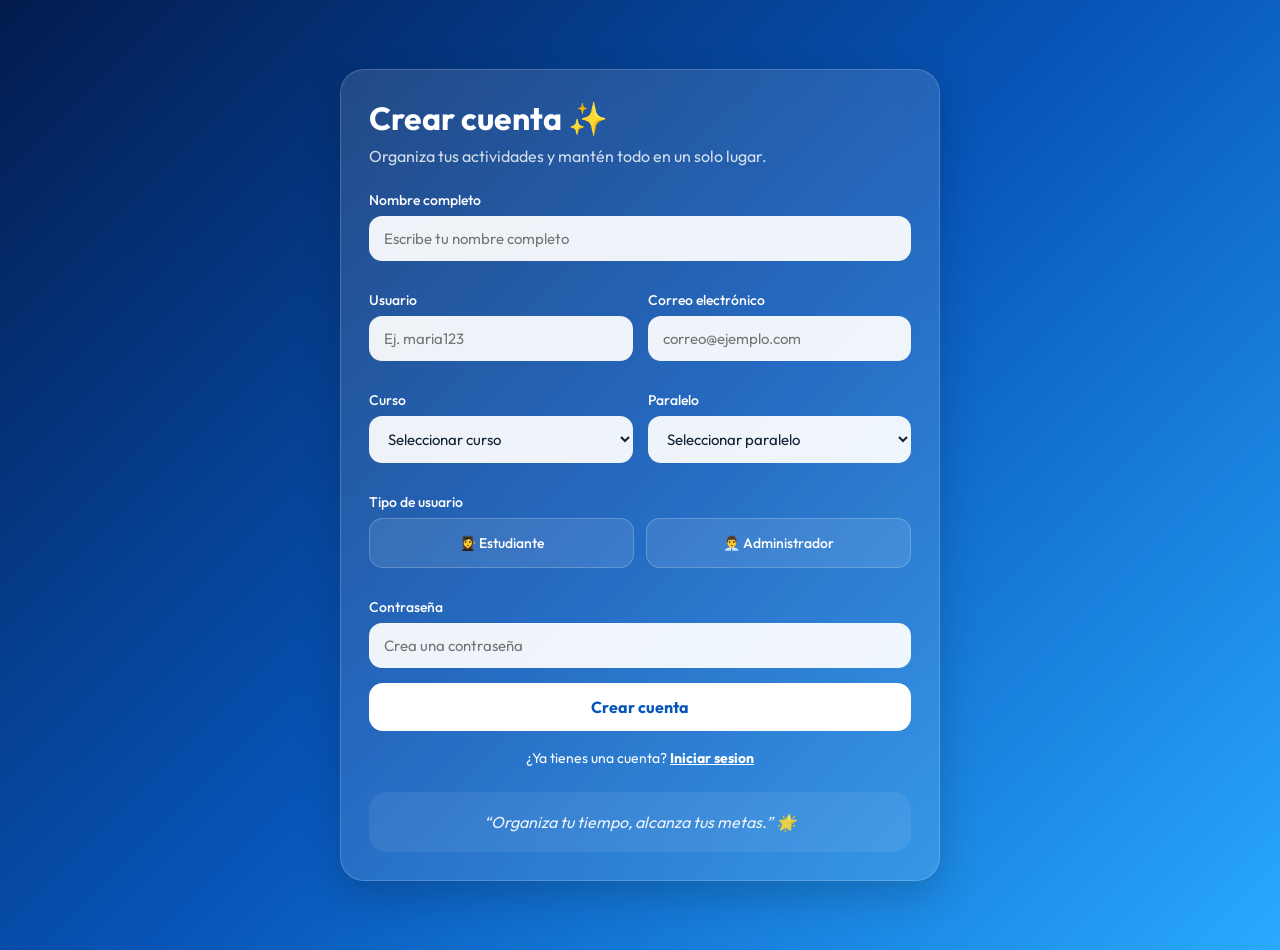
==== index.html @ 5e1e11ed "Add files via upload" ====
<!DOCTYPE html>
<html lang="es">
<head>
<meta charset="UTF-8">
<meta name="viewport" content="width=device-width, initial-scale=1.0">
<title>Agenda Estudiantil | U.E. José Clemente Maurer</title>

<link rel="stylesheet" href="style.css">
</head>

<body>

<!-- ================= SPLASH ================= -->

<div id="splash">

    <img
    
        class="logo"
        src="Logo.jpeg"
        alt="Logo Agenda Estudiantil"
    >

    <div class="splash-title">Agenda Estudiantil</div>
    <div class="splash-subtitle">
        U.E. José Clemente Maurer
    </div>

</div>


<div class="app">

<!-- ================= REGISTRO ================= -->

<section id="registerScreen">

<div class="card register-card">

<h1>Crear cuenta ✨</h1>

<p class="subtitle">
    Organiza tus actividades y mantén todo en un solo lugar.
</p>

<form id="registerForm">

<div class="form-grid">

<div class="form-group full">
<label>Nombre completo</label>
<input
    id="nombre"
    type="text"
    placeholder="Escribe tu nombre completo"
    required
>
</div>

<div class="form-group">
<label>Usuario</label>
<input
    id="usuario"
    type="text"
    placeholder="Ej. maria123"
    required
>
</div>

<div class="form-group">
<label>Correo electrónico</label>
<input
    id="correo"
    type="email"
    placeholder="correo@ejemplo.com"
    required
>
</div>

<div class="form-group">
<label>Curso</label>
<select id="curso" required>
    <option value="">Seleccionar curso</option>
    <option>1ro</option>
    <option>2do</option>
    <option>3ro</option>
    <option>4to</option>
    <option>5to</option>
    <option>6to</option>
</select>
</div>

<div class="form-group">
<label>Paralelo</label>
<select id="paralelo" required>
    <option value="">Seleccionar paralelo</option>
    <option>A</option>
    <option>B</option>
    <option>C</option>
</select>
</div>

<div class="form-group full">

<label>Tipo de usuario</label>

<div class="user-types">

<div class="user-option">
<input
    type="radio"
    name="tipo"
    id="estudiante"
    value="estudiante"
    required
>
<label for="estudiante">
    👩‍🎓 Estudiante
</label>
</div>

<div class="user-option">
<input
    type="radio"
    name="tipo"
    id="administrador"
    value="administrador"
>
<label for="administrador">
    👨‍💼 Administrador
</label>
</div>

</div>

</div>

<div class="form-group full">
<label>Contraseña</label>
<input
    id="password"
    type="password"
    placeholder="Crea una contraseña"
    required
>
</div>

</div>

<button class="main-btn" type="submit">
    Crear cuenta
</button>

<div class="switch-text">
    ¿Ya tienes una cuenta?
    <button
        type="button"
        class="link-btn"
        onclick="mostrarLogin()"
    >
        Iniciar sesion
    </button>
</div>

</form>

<div class="quote">
    “Organiza tu tiempo, alcanza tus metas.” 🌟
</div>

</div>

</section>


<!-- ================= LOGIN ================= -->

<section id="loginScreen" class="hidden">

<div class="card register-card">

<h1>Iniciar sesión 👋</h1>

<p class="subtitle">
    Ingresa a tu cuenta de Agenda Estudiantil.
</p>

<form id="loginForm">

<div class="form-group">
<label>Usuario</label>

<input
    id="loginUsuario"
    type="text"
    placeholder="Escribe tu usuario"
    required
>

</div>

<div class="form-group">
<label>Contraseña</label>

<input
    id="loginPassword"
    type="password"
    placeholder="Escribe tu contraseña"
    required
>

</div>

<button class="main-btn" type="submit">
    Iniciar sesión
</button>

</form>

<div class="switch-text">
    ¿No tienes una cuenta?

    <button
        type="button"
        class="link-btn"
        onclick="mostrarRegistro()"
    >
        Crear cuenta
    </button>
</div>

</div>

</section>


<!-- ================= ADMIN ================= -->

<section id="adminScreen" class="hidden">

<div class="topbar">

<div class="brand">

<img
    class="small-logo"
    src="Logo.jpeg"
    alt="Logo Agenda Estudiantil"
>

<div>

<strong>Agenda Estudiantil</strong>

<div style="opacity:.7;font-size:13px">
    U.E. José Clemente Maurer
</div>

</div>

</div>

<button
    class="logout"
    onclick="cerrarSesion()"
>
    Cerrar sesión
</button>

</div>


<div class="welcome">

<h1>
    Hola, <span id="adminName"></span> 👋
</h1>

<p>
    Panel de administrador
</p>

<span class="course-badge">
    📚 <span id="adminCourse"></span>
</span>

</div>


<div class="card">

<div class="admin-header">

<div>

<h2>Mis actividades</h2>

<p style="opacity:.7">
    Registra las actividades de tu curso.
</p>

</div>

<button
    class="add-btn"
    onclick="abrirModal()"
>
    ＋ Agregar
</button>

</div>

<div
    id="adminTasks"
    class="task-list"
></div>

</div>

<div class="quote">
    “Cada tarea completada es un paso más hacia tu meta.” 💙
</div>

</section>


<!-- ================= ESTUDIANTE ================= -->

<section id="studentScreen" class="hidden">

<div class="topbar">

<div class="brand">

<img
    class="small-logo"
    src="Logo.jpeg"
    alt="Logo Agenda Estudiantil"
>

<div>

<strong>Agenda Estudiantil</strong>

<div style="opacity:.7;font-size:13px">
    U.E. José Clemente Maurer
</div>

</div>

</div>

<button
    class="logout"
    onclick="cerrarSesion()"
>
    Cerrar sesión
</button>

</div>


<div class="welcome">

<h1>
    Hola, <span id="studentName"></span> 👋
</h1>

<p>
    Estas son las actividades de tu curso.
</p>

<span class="course-badge">
    📚 <span id="studentCourse"></span>
</span>

</div>


<div class="stats">

<div class="stat">
    <div id="totalTasks" class="stat-number">0</div>
    <div class="stat-label">Actividades</div>
</div>

<div class="stat">
    <div id="pendingTasks" class="stat-number">0</div>
    <div class="stat-label">Pendientes</div>
</div>

<div class="stat">
    <div id="doneTasks" class="stat-number">0</div>
    <div class="stat-label">Completadas</div>
</div>

</div>


<div class="card">

<h2>📚 Mi agenda</h2>

<p style="opacity:.7">
    Tareas, exámenes y actividades de tu curso.
</p>

<div
    id="studentTasks"
    class="task-list"
></div>

</div>


<div class="quote">
    “No tienes que hacerlo todo de una vez. Solo empieza.” 🌟
</div>

</section>

</div>


<!-- ================= MODAL ================= -->

<div
    id="taskModal"
    class="modal hidden"
>

<div class="card modal-content">

<h2>Agregar actividad 📝</h2>

<p class="subtitle">
    La actividad se registrará únicamente para tu curso.
</p>

<form id="taskForm">

<div class="form-group">

<label>
    Nombre de la actividad
</label>

<input
    id="taskTitle"
    type="text"
    placeholder="Ej. Tarea de Matemática"
    required
>

</div>


<div class="form-group">

<label>
    Descripción
</label>

<textarea
    id="taskDescription"
    placeholder="Escribe los detalles de la actividad"
></textarea>

</div>


<div class="form-grid">

<div class="form-group">

<label>
    Tipo
</label>

<select id="taskType" required>

<option value="Tarea">
    📝 Tarea
</option>

<option value="Examen">
    📚 Examen
</option>

<option value="Actividad">
    📌 Actividad
</option>

<option value="Otro">
    📎 Otro
</option>

</select>

</div>


<div class="form-group">

<label>
    Fecha de entrega
</label>

<input
    id="taskDate"
    type="date"
    required
>

</div>

</div>


<div class="modal-buttons">

<button
    type="button"
    class="cancel-btn"
    onclick="cerrarModal()"
>
    Cancelar
</button>

<button
    type="submit"
    class="save-btn"
>
    Guardar
</button>

</div>

</form>

</div>

</div>


<script src="script.js"></script>

</body>
</html>
---- style.css ----
@import url('https://fonts.googleapis.com/css2?family=Outfit:wght@400;500;600;700&display=swap');

* {
    box-sizing: border-box;
    margin: 0;
    padding: 0;
}

body {
    font-family: 'Outfit', sans-serif;
    min-height: 100vh;
    background: linear-gradient(135deg, #031b4e, #0755b8, #29a9ff);
    color: white;
}

#splash {
    position: fixed;
    inset: 0;
    z-index: 9999;
    display: flex;
    flex-direction: column;
    justify-content: center;
    align-items: center;
    background: linear-gradient(135deg, #031b4e, #0755b8, #29a9ff);
    animation: desaparecer 1s ease 3s forwards;
}

.logo {
    width: 125px;
    height: 125px;
    border-radius: 30px;
    object-fit: cover;
    box-shadow: 0 15px 40px rgba(0,0,0,.3);
    margin-bottom: 20px;
}

.splash-title {
    font-size: 30px;
    font-weight: 700;
}

.splash-subtitle {
    margin-top: 5px;
    opacity: .8;
}

@keyframes desaparecer {
    to {
        opacity: 0;
        visibility: hidden;
    }
}

.app {
    width: 100%;
    max-width: 1050px;
    margin: auto;
    padding: 25px;
}

.hidden {
    display: none !important;
}

.card {
    background: rgba(255,255,255,.12);
    border: 1px solid rgba(255,255,255,.18);
    backdrop-filter: blur(15px);
    -webkit-backdrop-filter: blur(15px);
    border-radius: 24px;
    padding: 28px;
    box-shadow: 0 15px 40px rgba(0,0,0,.18);
}

h1 {
    font-size: 32px;
    margin-bottom: 8px;
}

h2 {
    margin-bottom: 8px;
}

.subtitle {
    opacity: .8;
    margin-bottom: 25px;
}

/* ================= REGISTRO ================= */

#registerScreen {
    min-height: 100vh;
    display: flex;
    justify-content: center;
    align-items: center;
}

.register-card {
    width: 100%;
    max-width: 600px;
}

.form-grid {
    display: grid;
    grid-template-columns: 1fr 1fr;
    gap: 15px;
}

.form-group {
    margin-bottom: 15px;
}

.full {
    grid-column: 1 / -1;
}

label {
    display: block;
    margin-bottom: 7px;
    font-size: 14px;
    font-weight: 500;
}

input,
select,
textarea {
    width: 100%;
    border: none;
    outline: none;
    border-radius: 13px;
    padding: 13px 15px;
    background: rgba(255,255,255,.93);
    color: #123;
    font-family: inherit;
    font-size: 15px;
}

textarea {
    min-height: 90px;
    resize: vertical;
}

button {
    border: none;
    cursor: pointer;
    font-family: inherit;
}

.main-btn {
    width: 100%;
    padding: 14px;
    border-radius: 14px;
    background: white;
    color: #0755b8;
    font-weight: 700;
    font-size: 16px;
    transition: .2s;
}

.main-btn:hover {
    transform: translateY(-2px);
    box-shadow: 0 8px 20px rgba(0,0,0,.2);
}

/* ================= TIPO USUARIO ================= */

.user-types {
    display: grid;
    grid-template-columns: 1fr 1fr;
    gap: 12px;
}

.user-option {
    position: relative;
}

.user-option input {
    display: none;
}

.user-option label {
    margin: 0;
    padding: 15px;
    text-align: center;
    border-radius: 14px;
    background: rgba(255,255,255,.1);
    border: 1px solid rgba(255,255,255,.2);
    cursor: pointer;
    transition: .2s;
}

.user-option input:checked + label {
    background: white;
    color: #0755b8;
}

/* ================= HEADER ================= */

.topbar {
    display: flex;
    justify-content: space-between;
    align-items: center;
    gap: 15px;
    margin-bottom: 25px;
}

.brand {
    display: flex;
    align-items: center;
    gap: 12px;
}

.small-logo {
    width: 55px;
    height: 55px;
    border-radius: 16px;
    object-fit: cover;
}

.logout {
    background: rgba(255,255,255,.15);
    color: white;
    padding: 10px 15px;
    border-radius: 12px;
}

/* ================= PERFIL ================= */

.welcome {
    margin-bottom: 22px;
}

.welcome p {
    opacity: .8;
}

.course-badge {
    display: inline-block;
    margin-top: 10px;
    padding: 7px 13px;
    border-radius: 20px;
    background: rgba(255,255,255,.16);
}

/* ================= DASHBOARD ================= */

.stats {
    display: grid;
    grid-template-columns: repeat(3, 1fr);
    gap: 15px;
    margin-bottom: 25px;
}

.stat {
    padding: 20px;
    border-radius: 18px;
    background: rgba(255,255,255,.1);
}

.stat-number {
    font-size: 28px;
    font-weight: 700;
}

.stat-label {
    opacity: .75;
    font-size: 14px;
}

/* ================= TAREAS ================= */

.task-list {
    display: grid;
    gap: 15px;
    margin-top: 18px;
}

.task {
    position: relative;
    padding: 20px;
    border-radius: 18px;
    background: rgba(255,255,255,.1);
    border-left: 5px solid #55c7ff;
}

.task.urgent {
    border-left-color: #ff5b6e;
}

.task.medium {
    border-left-color: #ffc857;
}

.task.easy {
    border-left-color: #4ee19b;
}

.task.completed {
    opacity: .55;
}

.task.completed .task-title {
    text-decoration: line-through;
}

.task-header {
    display: flex;
    justify-content: space-between;
    gap: 10px;
}

.task-title {
    font-size: 18px;
    font-weight: 600;
}

.task-type {
    font-size: 12px;
    padding: 5px 9px;
    border-radius: 20px;
    background: rgba(255,255,255,.15);
}

.task-description {
    margin: 9px 0;
    opacity: .8;
}

.task-date {
    font-size: 14px;
    opacity: .8;
}

.priority {
    display: inline-block;
    margin-top: 10px;
    padding: 5px 10px;
    border-radius: 20px;
    font-size: 12px;
}

.priority.urgent {
    background: rgba(255,91,110,.2);
    color: #ffb5be;
}

.priority.medium {
    background: rgba(255,200,87,.2);
    color: #ffe39a;
}

.priority.easy {
    background: rgba(78,225,155,.2);
    color: #a5f4d0;
}

.complete-btn {
    margin-top: 12px;
    padding: 8px 12px;
    border-radius: 10px;
    background: white;
    color: #0755b8;
    font-weight: 600;
}

/* ================= ADMIN ================= */

.add-btn {
    padding: 12px 18px;
    border-radius: 13px;
    background: white;
    color: #0755b8;
    font-weight: 700;
}

.admin-header {
    display: flex;
    justify-content: space-between;
    align-items: center;
    gap: 15px;
}

/* ================= MODAL ================= */

.modal {
    position: fixed;
    inset: 0;
    z-index: 1000;
    display: flex;
    justify-content: center;
    align-items: center;
    padding: 20px;
    background: rgba(0,0,0,.55);
}

.modal-content {
    width: 100%;
    max-width: 550px;
    max-height: 90vh;
    overflow-y: auto;
}

.modal-buttons {
    display: flex;
    gap: 10px;
    margin-top: 15px;
}

.cancel-btn {
    width: 50%;
    padding: 13px;
    border-radius: 12px;
    background: rgba(255,255,255,.15);
    color: white;
}

.save-btn {
    width: 50%;
    padding: 13px;
    border-radius: 12px;
    background: white;
    color: #0755b8;
    font-weight: 700;
}

/* ================= FRASE ================= */

.quote {
    margin-top: 25px;
    padding: 20px;
    border-radius: 18px;
    text-align: center;
    background: rgba(255,255,255,.08);
    font-style: italic;
    opacity: .9;
}

/* ================= LOGIN ================= */

#loginScreen {
    min-height: 100vh;
    display: flex;
    justify-content: center;
    align-items: center;
}

.switch-text {
    text-align: center;
    margin-top: 18px;
    font-size: 14px;
}

.link-btn {
    background: none;
    border: none;
    color: white;
    text-decoration: underline;
    font-weight: 700;
    cursor: pointer;
    font-size: 14px;
}

/* ================= RESPONSIVE ================= */

@media(max-width:650px) {

    .app {
        padding: 15px;
    }

    .form-grid {
        grid-template-columns: 1fr;
    }

    .full {
        grid-column: auto;
    }

    .stats {
        grid-template-columns: 1fr;
    }

    .topbar {
        align-items: flex-start;
    }

    .admin-header {
        align-items: flex-start;
        flex-direction: column;
    }

    h1 {
        font-size: 27px;
    }
}
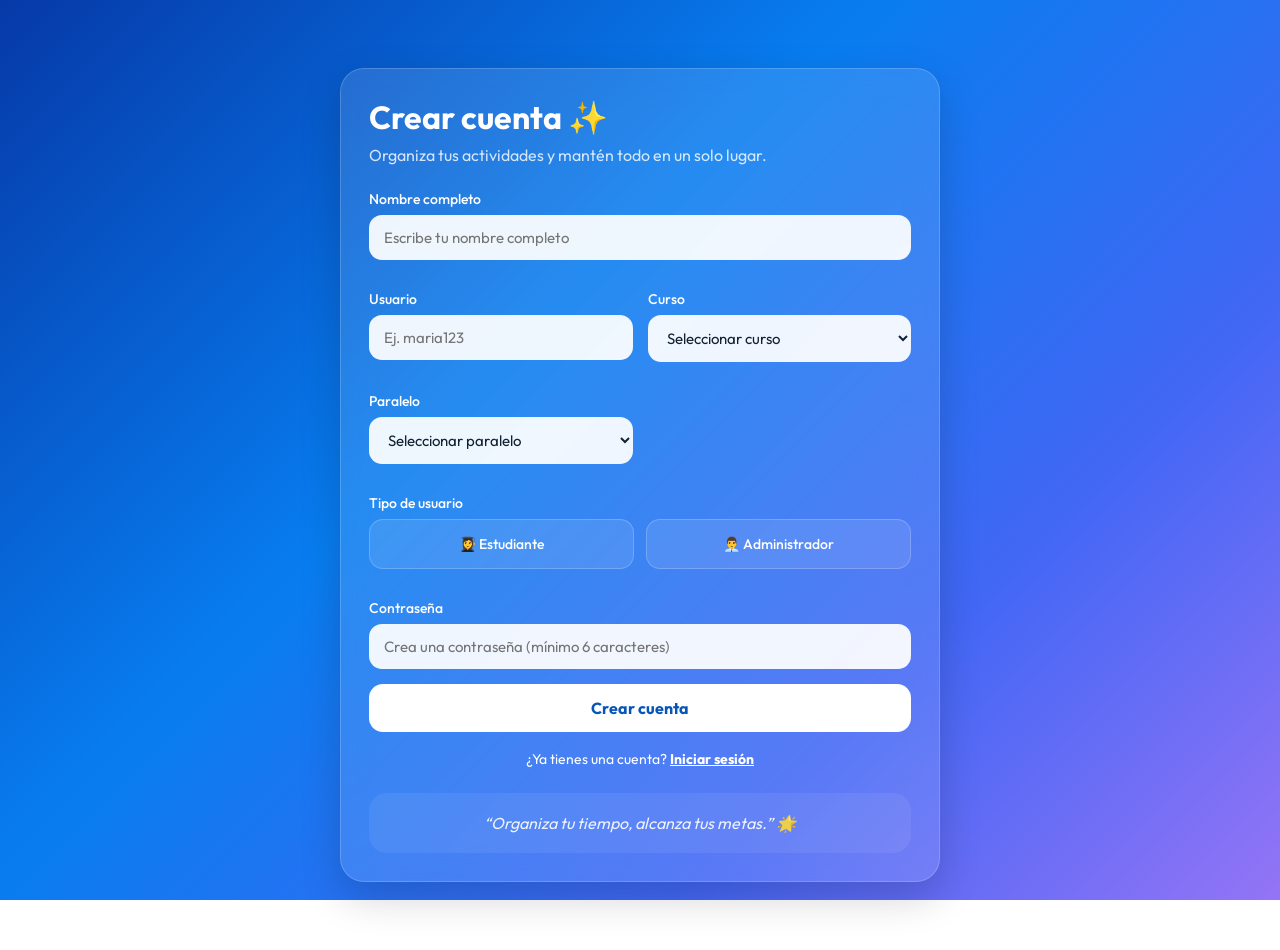
==== commit 5da07cac: "Add files via upload" ====
--- a/index.html
+++ b/index.html
@@ -4,546 +4,231 @@
 <meta charset="UTF-8">
 <meta name="viewport" content="width=device-width, initial-scale=1.0">
 <title>Agenda Estudiantil | U.E. José Clemente Maurer</title>
-
 <link rel="stylesheet" href="style.css">
 </head>
-
 <body>
 
 <!-- ================= SPLASH ================= -->
-
 <div id="splash">
-
-    <img
-    
-        class="logo"
-        src="Logo.jpeg"
-        alt="Logo Agenda Estudiantil"
-    >
-
+    <img src="https://i.postimg.cc/Fz6XXnc8/Whats-App-Image-2026-10-13-at-9-10-58-AM.jpg" alt="Logo Agenda Estudiantil" class="logo">
     <div class="splash-title">Agenda Estudiantil</div>
-    <div class="splash-subtitle">
-        U.E. José Clemente Maurer
-    </div>
-
-</div>
-
+    <div class="splash-subtitle">U.E. José Clemente Maurer</div>
+</div>
 
 <div class="app">
 
 <!-- ================= REGISTRO ================= -->
-
 <section id="registerScreen">
-
 <div class="card register-card">
-
 <h1>Crear cuenta ✨</h1>
-
-<p class="subtitle">
-    Organiza tus actividades y mantén todo en un solo lugar.
-</p>
+<p class="subtitle">Organiza tus actividades y mantén todo en un solo lugar.</p>
 
 <form id="registerForm">
-
 <div class="form-grid">
 
 <div class="form-group full">
 <label>Nombre completo</label>
-<input
-    id="nombre"
-    type="text"
-    placeholder="Escribe tu nombre completo"
-    required
->
+<input id="nombre" type="text" placeholder="Escribe tu nombre completo" required>
 </div>
 
 <div class="form-group">
 <label>Usuario</label>
-<input
-    id="usuario"
-    type="text"
-    placeholder="Ej. maria123"
-    required
->
-</div>
-
-<div class="form-group">
-<label>Correo electrónico</label>
-<input
-    id="correo"
-    type="email"
-    placeholder="correo@ejemplo.com"
-    required
->
+<input id="usuario" type="text" placeholder="Ej. maria123" minlength="3" maxlength="20" required>
 </div>
 
 <div class="form-group">
 <label>Curso</label>
 <select id="curso" required>
-    <option value="">Seleccionar curso</option>
-    <option>1ro</option>
-    <option>2do</option>
-    <option>3ro</option>
-    <option>4to</option>
-    <option>5to</option>
-    <option>6to</option>
+<option value="">Seleccionar curso</option>
+<option>1ro</option><option>2do</option><option>3ro</option>
+<option>4to</option><option>5to</option><option>6to</option>
 </select>
 </div>
 
 <div class="form-group">
 <label>Paralelo</label>
 <select id="paralelo" required>
-    <option value="">Seleccionar paralelo</option>
-    <option>A</option>
-    <option>B</option>
-    <option>C</option>
+<option value="">Seleccionar paralelo</option>
+<option>A</option><option>B</option><option>C</option>
 </select>
 </div>
 
 <div class="form-group full">
-
 <label>Tipo de usuario</label>
-
 <div class="user-types">
-
 <div class="user-option">
-<input
-    type="radio"
-    name="tipo"
-    id="estudiante"
-    value="estudiante"
-    required
->
-<label for="estudiante">
-    👩‍🎓 Estudiante
-</label>
-</div>
-
+<input type="radio" name="tipo" id="estudiante" value="estudiante" required>
+<label for="estudiante">👩‍🎓 Estudiante</label>
+</div>
 <div class="user-option">
-<input
-    type="radio"
-    name="tipo"
-    id="administrador"
-    value="administrador"
->
-<label for="administrador">
-    👨‍💼 Administrador
-</label>
-</div>
-
-</div>
-
+<input type="radio" name="tipo" id="administrador" value="administrador">
+<label for="administrador">👨‍💼 Administrador</label>
+</div>
+</div>
 </div>
 
 <div class="form-group full">
 <label>Contraseña</label>
-<input
-    id="password"
-    type="password"
-    placeholder="Crea una contraseña"
-    required
->
-</div>
-
-</div>
-
-<button class="main-btn" type="submit">
-    Crear cuenta
-</button>
+<input id="password" type="password" placeholder="Crea una contraseña (mínimo 6 caracteres)" minlength="6" required>
+</div>
+</div>
+
+<button class="main-btn" type="submit">Crear cuenta</button>
 
 <div class="switch-text">
-    ¿Ya tienes una cuenta?
-    <button
-        type="button"
-        class="link-btn"
-        onclick="mostrarLogin()"
-    >
-        Iniciar sesion
-    </button>
-</div>
-
+¿Ya tienes una cuenta?
+<button type="button" class="link-btn" onclick="mostrarLogin()">Iniciar sesión</button>
+</div>
 </form>
 
-<div class="quote">
-    “Organiza tu tiempo, alcanza tus metas.” 🌟
-</div>
-
-</div>
-
-</section>
-
+<div class="quote">“Organiza tu tiempo, alcanza tus metas.” 🌟</div>
+</div>
+</section>
 
 <!-- ================= LOGIN ================= -->
-
 <section id="loginScreen" class="hidden">
-
 <div class="card register-card">
-
 <h1>Iniciar sesión 👋</h1>
-
-<p class="subtitle">
-    Ingresa a tu cuenta de Agenda Estudiantil.
-</p>
+<p class="subtitle">Ingresa a tu cuenta de Agenda Estudiantil.</p>
 
 <form id="loginForm">
-
-<div class="form-group">
-<label>Usuario</label>
-
-<input
-    id="loginUsuario"
-    type="text"
-    placeholder="Escribe tu usuario"
-    required
->
-
+<div class="form-group">
+<label>Nombre de usuario</label>
+<input id="loginUsuario" type="text" placeholder="Escribe tu usuario" required>
 </div>
 
 <div class="form-group">
 <label>Contraseña</label>
-
-<input
-    id="loginPassword"
-    type="password"
-    placeholder="Escribe tu contraseña"
-    required
->
-
-</div>
-
-<button class="main-btn" type="submit">
-    Iniciar sesión
-</button>
-
+<input id="loginPassword" type="password" placeholder="Escribe tu contraseña" required>
+</div>
+
+<button class="main-btn" type="submit">Iniciar sesión</button>
 </form>
 
 <div class="switch-text">
-    ¿No tienes una cuenta?
-
-    <button
-        type="button"
-        class="link-btn"
-        onclick="mostrarRegistro()"
-    >
-        Crear cuenta
-    </button>
-</div>
-
-</div>
-
-</section>
-
+¿No tienes una cuenta?
+<button type="button" class="link-btn" onclick="mostrarRegistro()">Crear cuenta</button>
+</div>
+</div>
+</section>
 
 <!-- ================= ADMIN ================= -->
-
 <section id="adminScreen" class="hidden">
-
 <div class="topbar">
-
 <div class="brand">
-
-<img
-    class="small-logo"
-    src="Logo.jpeg"
-    alt="Logo Agenda Estudiantil"
->
-
+<img src="https://i.postimg.cc/Fz6XXnc8/Whats-App-Image-2026-10-13-at-9-10-58-AM.jpg" alt="Logo Agenda Estudiantil" class="logo">
 <div>
-
 <strong>Agenda Estudiantil</strong>
-
-<div style="opacity:.7;font-size:13px">
-    U.E. José Clemente Maurer
-</div>
-
-</div>
-
-</div>
-
-<button
-    class="logout"
-    onclick="cerrarSesion()"
->
-    Cerrar sesión
-</button>
-
-</div>
-
+<div style="opacity:.7;font-size:13px">U.E. José Clemente Maurer</div>
+</div>
+</div>
+<button class="logout" onclick="cerrarSesion()">Cerrar sesión</button>
+</div>
 
 <div class="welcome">
-
-<h1>
-    Hola, <span id="adminName"></span> 👋
-</h1>
-
-<p>
-    Panel de administrador
-</p>
-
-<span class="course-badge">
-    📚 <span id="adminCourse"></span>
-</span>
-
-</div>
-
+<h1>Hola, <span id="adminName"></span> 👋</h1>
+<p>Panel de administrador</p>
+<span class="course-badge">📚 <span id="adminCourse"></span></span>
+</div>
 
 <div class="card">
-
 <div class="admin-header">
-
 <div>
-
 <h2>Mis actividades</h2>
-
-<p style="opacity:.7">
-    Registra las actividades de tu curso.
-</p>
-
-</div>
-
-<button
-    class="add-btn"
-    onclick="abrirModal()"
->
-    ＋ Agregar
-</button>
-
-</div>
-
-<div
-    id="adminTasks"
-    class="task-list"
-></div>
-
-</div>
-
-<div class="quote">
-    “Cada tarea completada es un paso más hacia tu meta.” 💙
-</div>
-
-</section>
-
+<p style="opacity:.7">Registra las actividades de tu curso.</p>
+</div>
+<button class="add-btn" onclick="abrirModal()">＋ Agregar</button>
+</div>
+<div id="adminTasks" class="task-list"></div>
+</div>
+
+<div class="quote">“Cada tarea completada es un paso más hacia tu meta.” 💙</div>
+</section>
 
 <!-- ================= ESTUDIANTE ================= -->
-
 <section id="studentScreen" class="hidden">
-
 <div class="topbar">
-
 <div class="brand">
-
-<img
-    class="small-logo"
-    src="Logo.jpeg"
-    alt="Logo Agenda Estudiantil"
->
-
+<img src="https://i.postimg.cc/Fz6XXnc8/Whats-App-Image-2026-10-13-at-9-10-58-AM.jpg" alt="Logo Agenda Estudiantil" class="logo">
 <div>
-
 <strong>Agenda Estudiantil</strong>
-
-<div style="opacity:.7;font-size:13px">
-    U.E. José Clemente Maurer
-</div>
-
-</div>
-
-</div>
-
-<button
-    class="logout"
-    onclick="cerrarSesion()"
->
-    Cerrar sesión
-</button>
-
-</div>
-
+<div style="opacity:.7;font-size:13px">U.E. José Clemente Maurer</div>
+</div>
+</div>
+<button class="logout" onclick="cerrarSesion()">Cerrar sesión</button>
+</div>
 
 <div class="welcome">
-
-<h1>
-    Hola, <span id="studentName"></span> 👋
-</h1>
-
-<p>
-    Estas son las actividades de tu curso.
-</p>
-
-<span class="course-badge">
-    📚 <span id="studentCourse"></span>
-</span>
-
-</div>
-
+<h1>Hola, <span id="studentName"></span> 👋</h1>
+<p>Estas son las actividades de tu curso.</p>
+<span class="course-badge">📚 <span id="studentCourse"></span></span>
+</div>
 
 <div class="stats">
-
-<div class="stat">
-    <div id="totalTasks" class="stat-number">0</div>
-    <div class="stat-label">Actividades</div>
-</div>
-
-<div class="stat">
-    <div id="pendingTasks" class="stat-number">0</div>
-    <div class="stat-label">Pendientes</div>
-</div>
-
-<div class="stat">
-    <div id="doneTasks" class="stat-number">0</div>
-    <div class="stat-label">Completadas</div>
-</div>
-
-</div>
-
+<div class="stat"><div id="totalTasks" class="stat-number">0</div><div class="stat-label">Actividades</div></div>
+<div class="stat"><div id="pendingTasks" class="stat-number">0</div><div class="stat-label">Pendientes</div></div>
+<div class="stat"><div id="doneTasks" class="stat-number">0</div><div class="stat-label">Completadas</div></div>
+</div>
 
 <div class="card">
-
 <h2>📚 Mi agenda</h2>
-
-<p style="opacity:.7">
-    Tareas, exámenes y actividades de tu curso.
-</p>
-
-<div
-    id="studentTasks"
-    class="task-list"
-></div>
-
-</div>
-
-
-<div class="quote">
-    “No tienes que hacerlo todo de una vez. Solo empieza.” 🌟
-</div>
-
-</section>
-
-</div>
-
+<p style="opacity:.7">Tareas, exámenes y actividades de tu curso.</p>
+<div id="studentTasks" class="task-list"></div>
+</div>
+
+<div class="quote">“No tienes que hacerlo todo de una vez. Solo empieza.” 🌟</div>
+</section>
+</div>
 
 <!-- ================= MODAL ================= -->
-
-<div
-    id="taskModal"
-    class="modal hidden"
->
-
+<div id="taskModal" class="modal hidden">
 <div class="card modal-content">
-
 <h2>Agregar actividad 📝</h2>
-
-<p class="subtitle">
-    La actividad se registrará únicamente para tu curso.
-</p>
+<p class="subtitle">La actividad se registrará únicamente para tu curso.</p>
 
 <form id="taskForm">
-
-<div class="form-group">
-
-<label>
-    Nombre de la actividad
-</label>
-
-<input
-    id="taskTitle"
-    type="text"
-    placeholder="Ej. Tarea de Matemática"
-    required
->
-
-</div>
-
-
-<div class="form-group">
-
-<label>
-    Descripción
-</label>
-
-<textarea
-    id="taskDescription"
-    placeholder="Escribe los detalles de la actividad"
-></textarea>
-
-</div>
-
+<div class="form-group">
+<label>Nombre de la actividad</label>
+<input id="taskTitle" type="text" placeholder="Ej. Tarea de Matemática" required>
+</div>
+
+<div class="form-group">
+<label>Descripción</label>
+<textarea id="taskDescription" placeholder="Escribe los detalles de la actividad"></textarea>
+</div>
+
+<div class="form-group">
+<label for="taskSubject">Materia</label>
+<select id="taskSubject" required>
+<option value="">Seleccionar materia</option>
+</select>
+</div>
 
 <div class="form-grid">
-
-<div class="form-group">
-
-<label>
-    Tipo
-</label>
-
+<div class="form-group">
+<label>Tipo</label>
 <select id="taskType" required>
-
-<option value="Tarea">
-    📝 Tarea
-</option>
-
-<option value="Examen">
-    📚 Examen
-</option>
-
-<option value="Actividad">
-    📌 Actividad
-</option>
-
-<option value="Otro">
-    📎 Otro
-</option>
-
-</select>
-
-</div>
-
-
-<div class="form-group">
-
-<label>
-    Fecha de entrega
-</label>
-
-<input
-    id="taskDate"
-    type="date"
-    required
->
-
-</div>
-
-</div>
-
+<option value="Tarea">📝 Tarea</option>
+<option value="Examen">📚 Examen</option>
+<option value="Actividad">📌 Actividad</option>
+<option value="Otro">📎 Otro</option>
+</select>
+</div>
+
+<div class="form-group">
+<label>Fecha de entrega</label>
+<input id="taskDate" type="date" required>
+</div>
+</div>
 
 <div class="modal-buttons">
-
-<button
-    type="button"
-    class="cancel-btn"
-    onclick="cerrarModal()"
->
-    Cancelar
-</button>
-
-<button
-    type="submit"
-    class="save-btn"
->
-    Guardar
-</button>
-
-</div>
-
+<button type="button" class="cancel-btn" onclick="cerrarModal()">Cancelar</button>
+<button type="submit" class="save-btn">Guardar</button>
+</div>
 </form>
-
-</div>
-
-</div>
-
-
-<script src="script.js"></script>
-
+</div>
+</div>
+
+<script type="module" src="script.js"></script>
 </body>
 </html>
--- a/style.css
+++ b/style.css
@@ -6,12 +6,23 @@
     padding: 0;
 }
 
+
 body {
     font-family: 'Outfit', sans-serif;
     min-height: 100vh;
-    background: linear-gradient(135deg, #031b4e, #0755b8, #29a9ff);
+    background: linear-gradient(
+        135deg,
+        #0639a8 0%,
+        #087df0 40%,
+        #4167f5 72%,
+        #9474f5 100%
+    );
+    background-attachment: fixed;
     color: white;
-}
+    position: relative;
+    isolation: isolate;
+}
+
 
 #splash {
     position: fixed;
@@ -24,14 +35,14 @@
     background: linear-gradient(135deg, #031b4e, #0755b8, #29a9ff);
     animation: desaparecer 1s ease 3s forwards;
 }
-
 .logo {
-    width: 125px;
-    height: 125px;
-    border-radius: 30px;
-    object-fit: cover;
-    box-shadow: 0 15px 40px rgba(0,0,0,.3);
-    margin-bottom: 20px;
+width: 125px;
+height: 125px;
+border-radius: 30px;
+object-fit: contain;
+display: block;
+margin: 0 auto 20px;
+box-shadow: 0 15px 40px rgba(0, 0, 0, 0.3);
 }
 
 .splash-title {
@@ -205,16 +216,21 @@
 }
 
 .brand {
-    display: flex;
-    align-items: center;
-    gap: 12px;
-}
-
-.small-logo {
-    width: 55px;
-    height: 55px;
-    border-radius: 16px;
-    object-fit: cover;
+display: flex;
+align-items: center;
+gap: 12px;
+}
+
+.brand .logo {
+width: 55px;
+height: 55px;
+min-width: 55px;
+border-radius: 12px;
+object-fit: contain;
+display: block;
+margin: 0;
+box-shadow: 0 4px 12px rgba(0, 0, 0, 0.2);
+flex-shrink: 0;
 }
 
 .logout {
@@ -493,3 +509,105 @@
         font-size: 27px;
     }
 }
+/* GRUPOS DE MATERIAS */
+
+.materia-group {
+    margin-top: 22px;
+}
+
+.materia-heading {
+    display: flex;
+    align-items: center;
+    justify-content: space-between;
+    gap: 12px;
+    padding-bottom: 10px;
+    margin-bottom: 14px;
+    border-bottom: 1px solid #e4eaf2;
+    color: #234a83;
+    font-size: 17px;
+}
+
+.materia-badge {
+    display: inline-flex;
+    align-items: center;
+    justify-content: center;
+    min-width: 24px;
+    height: 24px;
+    padding: 0 7px;
+    border-radius: 50px;
+    background: #e53945;
+    color: white;
+    font-size: 12px;
+    font-weight: bold;
+}
+
+
+/* ===== ESCUDO DEL PANEL ADMINISTRADOR ===== */
+
+#adminScreen {
+    position: relative;
+    isolation: isolate;
+}
+
+#adminScreen::before {
+    content: "";
+    position: absolute;
+    top: 250px;
+    left: 0;
+    right: 0;
+    bottom: 80px;
+
+    background-image: url("https://raw.githubusercontent.com/Mariana74294/AgendaJCM/main/Firefly_RemoveBackground.png");
+    background-repeat: no-repeat;
+    background-position: center center;
+    background-size: 280px auto;
+
+    opacity: 0.35;
+    pointer-events: none;
+    z-index: 0;
+}
+
+/* Mantener el contenido por delante del escudo */
+#adminScreen > * {
+    position: relative;
+    z-index: 1;
+}
+
+/* Evitar que la tarjeta difumine el escudo */
+#adminScreen > .card {
+    background: rgba(255, 255, 255, 0.08) !important;
+    backdrop-filter: none !important;
+    -webkit-backdrop-filter: none !important;
+}
+
+/* ===== ESCUDO DEL PANEL ESTUDIANTE ===== */
+
+#studentScreen {
+    position: relative;
+    isolation: isolate;
+}
+
+#studentScreen::before {
+    content: "";
+    position: absolute;
+    top: 30px;
+    left: 0;
+    right: 0;
+    bottom: 80px;
+
+    background-image: url("https://raw.githubusercontent.com/Mariana74294/AgendaJCM/main/Firefly_RemoveBackground.png");
+    background-repeat: no-repeat;
+    background-position: center center;
+    background-size: 280px auto;
+
+    opacity: 0.35;
+    pointer-events: none;
+    z-index: 0;
+}
+
+/* Mantener el contenido delante del escudo */
+#studentScreen > * {
+    position: relative;
+    z-index: 1;
+}
+
